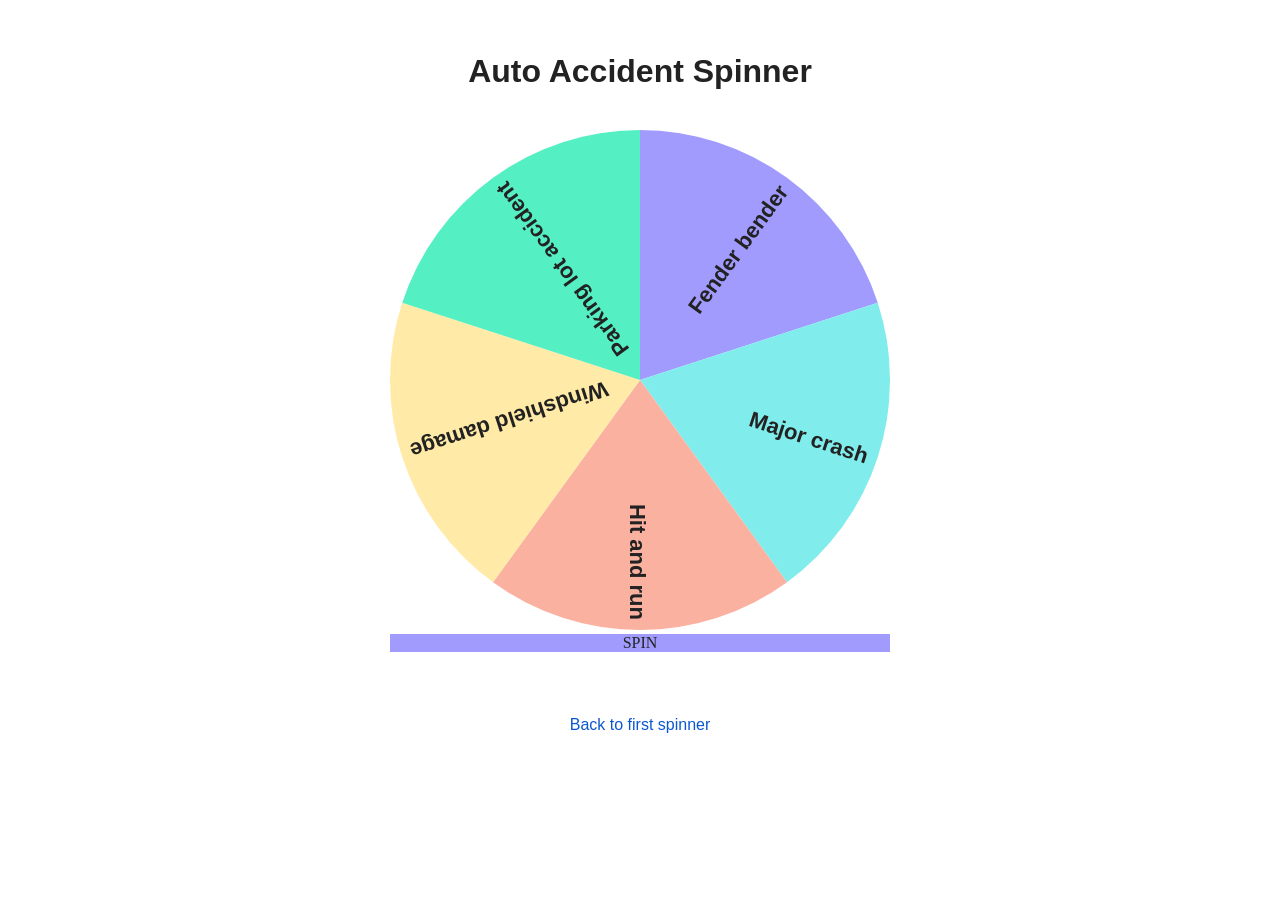
==== auto/index.html @ 6e661061 "Add initial HTML structure for auto accident spinner Signed-off-by: LordSkippyTheMagnificent <james@" ====
<!doctype html>
<html lang="en">
<head>
  <meta charset="UTF-8" />
  <meta name="viewport" content="width=device-width, initial-scale=1.0" />
  <title>Auto Accident Event Spinner</title>
  <link rel="stylesheet" href="../src/styles.css" />
  <style>
    .page-wrap {
      display: grid;
      place-items: center;
      gap: 18px;
      text-align: center;
      padding: 24px;
    }

    h1 {
      font-family: Arial, sans-serif;
      color: #222;
    }

    .back-link, .result-box {
      font-family: Arial, sans-serif;
      color: #222;
    }

    .result-box {
      min-height: 28px;
      font-size: 1.1rem;
      font-weight: bold;
    }

    a {
      color: #0b57d0;
      text-decoration: none;
    }

    a:hover {
      text-decoration: underline;
    }
  </style>
</head>
<body>
  <div class="page-wrap">
    <h1>Auto Accident Spinner</h1>

    <div id="spin_the_wheel">
      <canvas id="wheel" width="500" height="500"></canvas>
      <div id="spin">SPIN</div>
    </div>

    <div id="result" class="result-box"></div>
    <div class="back-link"><a href="/he/">Back to first spinner</a></div>
  </div>

  <script>
      const sectors = [
        { color: "#a29bfe", text: "#222222", label: "Fender bender" },
        { color: "#81ecec", text: "#222222", label: "Major crash" },
        { color: "#fab1a0", text: "#222222", label: "Hit and run" },
        { color: "#ffeaa7", text: "#222222", label: "Windshield damage" },
        { color: "#55efc4", text: "#222222", label: "Parking lot accident" }
];

    buildSpinner(sectors);

    function buildSpinner(sectors) {
      const events = {
        listeners: {},
        addListener(eventName, fn) {
          this.listeners[eventName] = this.listeners[eventName] || [];
          this.listeners[eventName].push(fn);
        },
        fire(eventName, ...args) {
          if (this.listeners[eventName]) {
            for (const fn of this.listeners[eventName]) {
              fn(...args);
            }
          }
        },
      };

      const rand = (m, M) => Math.random() * (M - m) + m;
      const tot = sectors.length;
      const spinEl = document.querySelector("#spin");
      const resultEl = document.querySelector("#result");
      const ctx = document.querySelector("#wheel").getContext("2d");

      const dia = ctx.canvas.width;
      const rad = dia / 2;
      const PI = Math.PI;
      const TAU = 2 * PI;
      const arc = TAU / sectors.length;
      const friction = 0.991;

      let angVel = 0;
      let ang = 0;
      let spinButtonClicked = false;

      const getIndex = () => Math.floor(tot - (ang / TAU) * tot) % tot;

      function drawSector(sector, i) {
        const ang = arc * i;
        ctx.save();

        ctx.beginPath();
        ctx.fillStyle = sector.color;
        ctx.moveTo(rad, rad);
        ctx.arc(rad, rad, rad, ang, ang + arc);
        ctx.lineTo(rad, rad);
        ctx.fill();

        ctx.translate(rad, rad);
        ctx.rotate(ang + arc / 2);
        ctx.textAlign = "right";
        ctx.fillStyle = sector.text;
        ctx.font = "bold 22px Arial, sans-serif";
        ctx.fillText(sector.label, rad - 10, 10);

        ctx.restore();
      }

      function rotate() {
        const sector = sectors[getIndex()];
        ctx.canvas.style.transform = `rotate(${ang - PI / 2}rad)`;
        spinEl.textContent = !angVel ? "SPIN" : sector.label;
        spinEl.style.background = sector.color;
        spinEl.style.color = sector.text;
      }

      function frame() {
        if (!angVel && spinButtonClicked) {
          const finalSector = sectors[getIndex()];
          events.fire("spinEnd", finalSector);
          spinButtonClicked = false;
          return;
        }

        angVel *= friction;
        if (angVel < 0.002) angVel = 0;

        ang += angVel;
        ang %= TAU;

        rotate();
      }

      function engine() {
        frame();
        requestAnimationFrame(engine);
      }

      function init() {
        sectors.forEach(drawSector);
        rotate();
        engine();

        spinEl.addEventListener("click", () => {
          if (!angVel) {
            angVel = rand(0.25, 0.45);
            resultEl.textContent = "";
            spinButtonClicked = true;
          }
        });
      }

      init();

      events.addListener("spinEnd", (sector) => {
        resultEl.textContent = `Result: ${sector.label}`;
      });
    }
  </script>
</body>
</html>
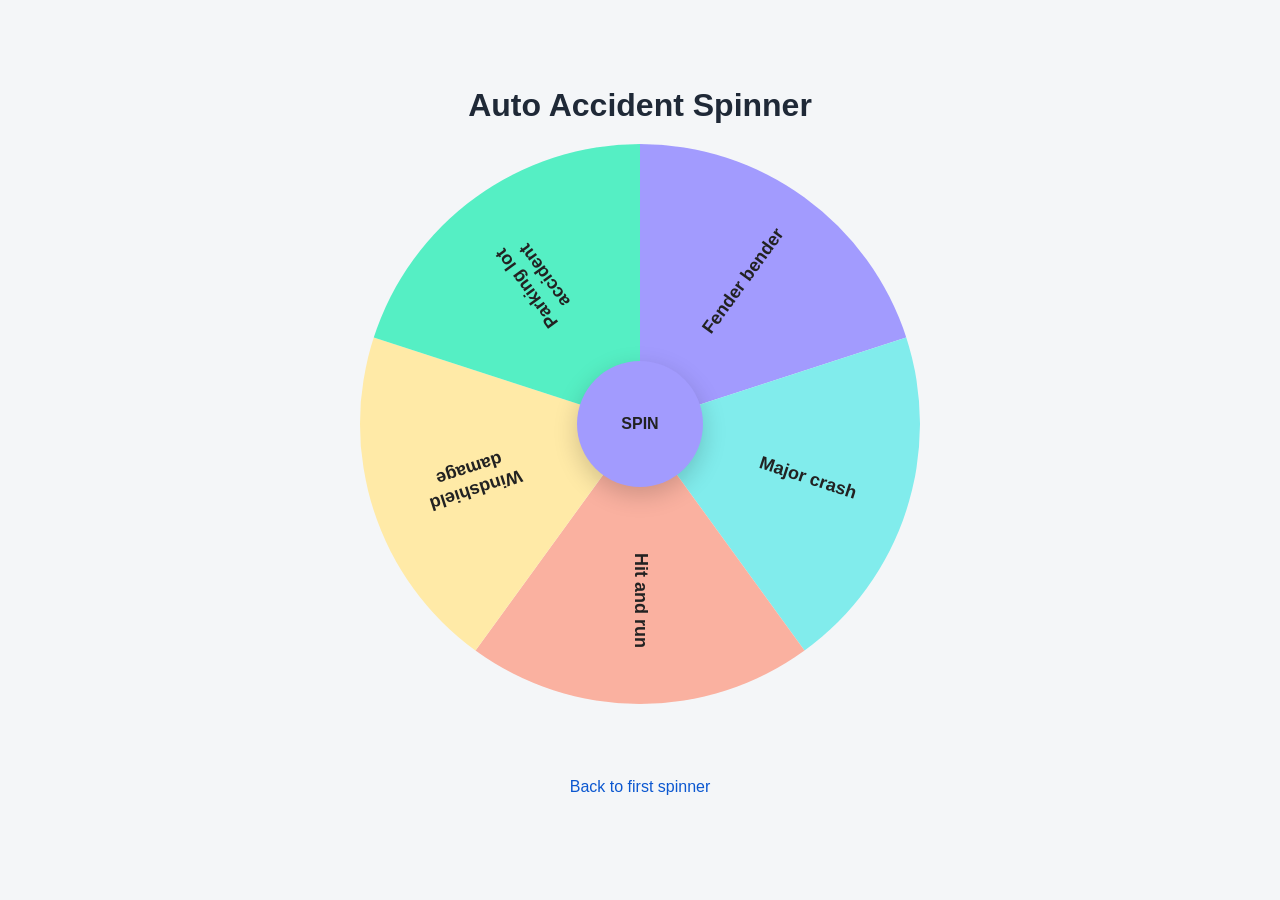
==== commit f577189f: "Update index.html Signed-off-by: LordSkippyTheMagnificent <james@actonleaders.org>" ====
--- a/auto/index.html
+++ b/auto/index.html
@@ -3,173 +3,38 @@
 <head>
   <meta charset="UTF-8" />
   <meta name="viewport" content="width=device-width, initial-scale=1.0" />
-  <title>Auto Accident Event Spinner</title>
+  <title>Auto Accident Spinner</title>
   <link rel="stylesheet" href="../src/styles.css" />
-  <style>
-    .page-wrap {
-      display: grid;
-      place-items: center;
-      gap: 18px;
-      text-align: center;
-      padding: 24px;
-    }
-
-    h1 {
-      font-family: Arial, sans-serif;
-      color: #222;
-    }
-
-    .back-link, .result-box {
-      font-family: Arial, sans-serif;
-      color: #222;
-    }
-
-    .result-box {
-      min-height: 28px;
-      font-size: 1.1rem;
-      font-weight: bold;
-    }
-
-    a {
-      color: #0b57d0;
-      text-decoration: none;
-    }
-
-    a:hover {
-      text-decoration: underline;
-    }
-  </style>
+  <link rel="stylesheet" href="../src/secondary-spinner.css" />
 </head>
 <body>
   <div class="page-wrap">
-    <h1>Auto Accident Spinner</h1>
+    <h1 id="page-title">Auto Accident Spinner</h1>
 
     <div id="spin_the_wheel">
-      <canvas id="wheel" width="500" height="500"></canvas>
+      <canvas id="wheel" width="560" height="560"></canvas>
       <div id="spin">SPIN</div>
     </div>
 
-    <div id="result" class="result-box"></div>
-    <div class="back-link"><a href="/he/">Back to first spinner</a></div>
+    <div id="result"></div>
+
+    <div class="back-link">
+      <a href="/">Back to first spinner</a>
+    </div>
   </div>
 
+  <script src="../src/secondary-spinner.js"></script>
   <script>
-      const sectors = [
+    createSecondarySpinner({
+      title: "Auto Accident Spinner",
+      sectors: [
         { color: "#a29bfe", text: "#222222", label: "Fender bender" },
         { color: "#81ecec", text: "#222222", label: "Major crash" },
         { color: "#fab1a0", text: "#222222", label: "Hit and run" },
         { color: "#ffeaa7", text: "#222222", label: "Windshield damage" },
         { color: "#55efc4", text: "#222222", label: "Parking lot accident" }
-];
-
-    buildSpinner(sectors);
-
-    function buildSpinner(sectors) {
-      const events = {
-        listeners: {},
-        addListener(eventName, fn) {
-          this.listeners[eventName] = this.listeners[eventName] || [];
-          this.listeners[eventName].push(fn);
-        },
-        fire(eventName, ...args) {
-          if (this.listeners[eventName]) {
-            for (const fn of this.listeners[eventName]) {
-              fn(...args);
-            }
-          }
-        },
-      };
-
-      const rand = (m, M) => Math.random() * (M - m) + m;
-      const tot = sectors.length;
-      const spinEl = document.querySelector("#spin");
-      const resultEl = document.querySelector("#result");
-      const ctx = document.querySelector("#wheel").getContext("2d");
-
-      const dia = ctx.canvas.width;
-      const rad = dia / 2;
-      const PI = Math.PI;
-      const TAU = 2 * PI;
-      const arc = TAU / sectors.length;
-      const friction = 0.991;
-
-      let angVel = 0;
-      let ang = 0;
-      let spinButtonClicked = false;
-
-      const getIndex = () => Math.floor(tot - (ang / TAU) * tot) % tot;
-
-      function drawSector(sector, i) {
-        const ang = arc * i;
-        ctx.save();
-
-        ctx.beginPath();
-        ctx.fillStyle = sector.color;
-        ctx.moveTo(rad, rad);
-        ctx.arc(rad, rad, rad, ang, ang + arc);
-        ctx.lineTo(rad, rad);
-        ctx.fill();
-
-        ctx.translate(rad, rad);
-        ctx.rotate(ang + arc / 2);
-        ctx.textAlign = "right";
-        ctx.fillStyle = sector.text;
-        ctx.font = "bold 22px Arial, sans-serif";
-        ctx.fillText(sector.label, rad - 10, 10);
-
-        ctx.restore();
-      }
-
-      function rotate() {
-        const sector = sectors[getIndex()];
-        ctx.canvas.style.transform = `rotate(${ang - PI / 2}rad)`;
-        spinEl.textContent = !angVel ? "SPIN" : sector.label;
-        spinEl.style.background = sector.color;
-        spinEl.style.color = sector.text;
-      }
-
-      function frame() {
-        if (!angVel && spinButtonClicked) {
-          const finalSector = sectors[getIndex()];
-          events.fire("spinEnd", finalSector);
-          spinButtonClicked = false;
-          return;
-        }
-
-        angVel *= friction;
-        if (angVel < 0.002) angVel = 0;
-
-        ang += angVel;
-        ang %= TAU;
-
-        rotate();
-      }
-
-      function engine() {
-        frame();
-        requestAnimationFrame(engine);
-      }
-
-      function init() {
-        sectors.forEach(drawSector);
-        rotate();
-        engine();
-
-        spinEl.addEventListener("click", () => {
-          if (!angVel) {
-            angVel = rand(0.25, 0.45);
-            resultEl.textContent = "";
-            spinButtonClicked = true;
-          }
-        });
-      }
-
-      init();
-
-      events.addListener("spinEnd", (sector) => {
-        resultEl.textContent = `Result: ${sector.label}`;
-      });
-    }
+      ]
+    });
   </script>
 </body>
 </html>
--- a/src/secondary-spinner.css
+++ b/src/secondary-spinner.css
@@ -0,0 +1,94 @@
+html, body {
+  margin: 0;
+  padding: 0;
+  min-height: 100%;
+  font-family: Arial, sans-serif;
+  background: #f4f6f8;
+  color: #1f2937;
+}
+
+body {
+  display: flex;
+  justify-content: center;
+  align-items: center;
+}
+
+.page-wrap {
+  width: 100%;
+  max-width: 900px;
+  min-height: 100vh;
+  box-sizing: border-box;
+  display: flex;
+  flex-direction: column;
+  align-items: center;
+  justify-content: center;
+  gap: 20px;
+  padding: 24px 16px 40px;
+  text-align: center;
+}
+
+h1 {
+  margin: 0;
+  font-size: 2rem;
+  line-height: 1.2;
+}
+
+#spin_the_wheel {
+  position: relative;
+  width: min(90vw, 560px);
+  height: min(90vw, 560px);
+  display: flex;
+  align-items: center;
+  justify-content: center;
+}
+
+#wheel {
+  width: 100%;
+  height: 100%;
+  display: block;
+}
+
+#spin {
+  position: absolute;
+  top: 50%;
+  left: 50%;
+  transform: translate(-50%, -50%);
+  width: 110px;
+  height: 110px;
+  border-radius: 999px;
+  border: none;
+  display: grid;
+  place-items: center;
+  font-weight: 700;
+  font-size: 1rem;
+  background: white;
+  color: #111827;
+  box-shadow: 0 8px 24px rgba(0, 0, 0, 0.18);
+  cursor: pointer;
+  user-select: none;
+  z-index: 2;
+  text-align: center;
+  padding: 8px;
+}
+
+#result {
+  min-height: 32px;
+  font-size: 1.1rem;
+  font-weight: 700;
+  line-height: 1.4;
+  padding: 0 12px;
+}
+
+.back-link {
+  font-size: 1rem;
+  line-height: 1.4;
+}
+
+.back-link a {
+  color: #0b57d0;
+  text-decoration: none;
+}
+
+.back-link a:hover {
+  text-decoration: underline;
+}
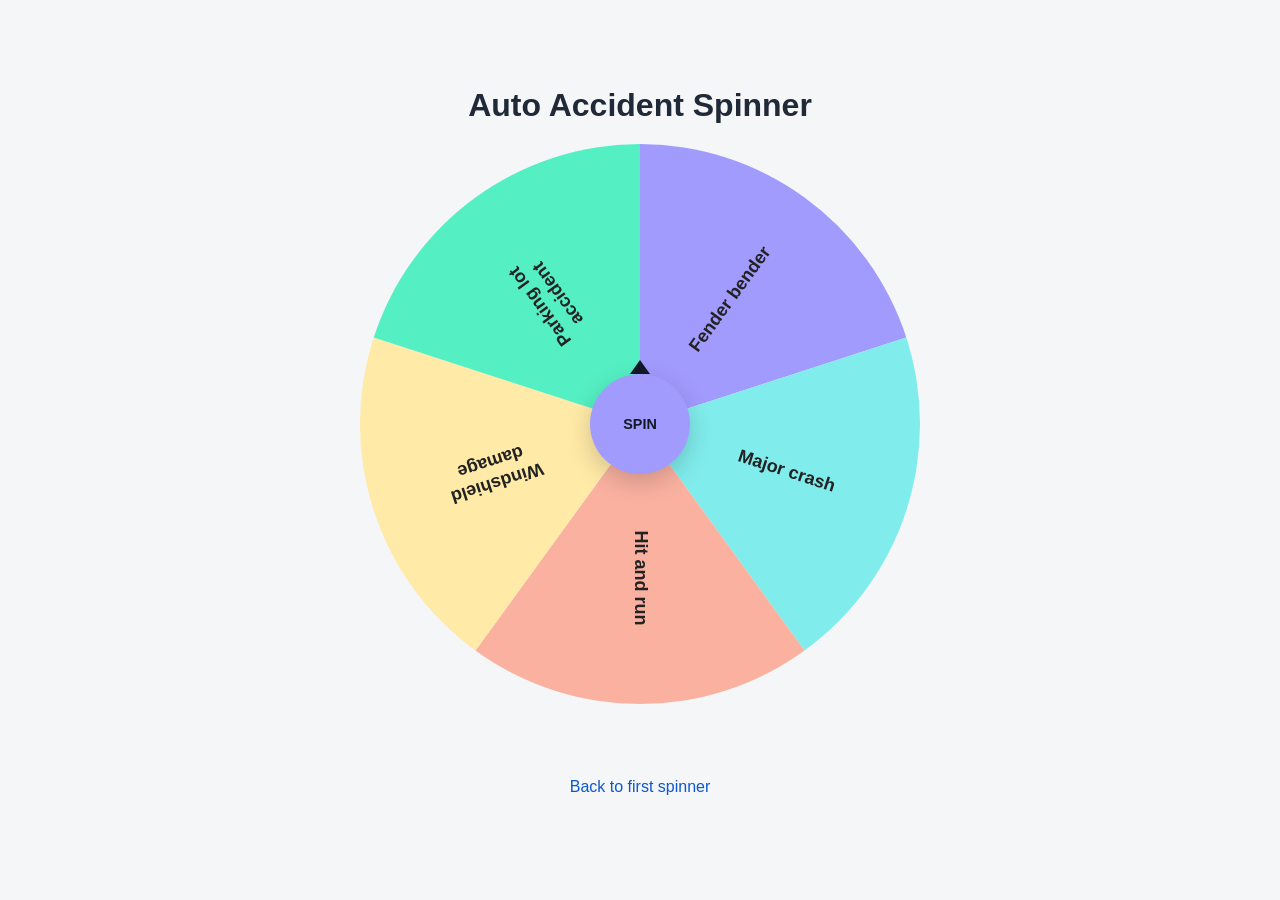
==== commit 6fc8dbb7: "Update index.html Signed-off-by: LordSkippyTheMagnificent <james@actonleaders.org>" ====
--- a/auto/index.html
+++ b/auto/index.html
@@ -4,7 +4,6 @@
   <meta charset="UTF-8" />
   <meta name="viewport" content="width=device-width, initial-scale=1.0" />
   <title>Auto Accident Spinner</title>
-  <link rel="stylesheet" href="../src/styles.css" />
   <link rel="stylesheet" href="../src/secondary-spinner.css" />
 </head>
 <body>
--- a/src/secondary-spinner.css
+++ b/src/secondary-spinner.css
@@ -37,38 +37,59 @@
   position: relative;
   width: min(90vw, 560px);
   height: min(90vw, 560px);
-  display: flex;
-  align-items: center;
-  justify-content: center;
+  display: grid;
+  place-items: center;
+  overflow: visible;
 }
 
 #wheel {
   width: 100%;
   height: 100%;
   display: block;
+  transform-origin: 50% 50%;
 }
 
 #spin {
-  position: absolute;
-  top: 50%;
-  left: 50%;
-  transform: translate(-50%, -50%);
-  width: 110px;
-  height: 110px;
-  border-radius: 999px;
-  border: none;
+  position: absolute !important;
+  top: 50% !important;
+  left: 50% !important;
+  right: auto !important;
+  bottom: auto !important;
+  inset: auto !important;
+  margin: 0 !important;
+
+  width: 100px !important;
+  height: 100px !important;
+  min-width: 100px;
+  min-height: 100px;
+  
+  border-radius: 50%;
+
   display: grid;
   place-items: center;
-  font-weight: 700;
-  font-size: 1rem;
+
+  font: 800 0.9rem/1 Arial, sans-serif;
+  text-transform: uppercase;
+  text-align: center;
+
   background: white;
   color: #111827;
   box-shadow: 0 8px 24px rgba(0, 0, 0, 0.18);
   cursor: pointer;
   user-select: none;
-  z-index: 2;
-  text-align: center;
-  padding: 8px;
+  z-index: 10;
+  padding: 0;
+}
+
+#spin::after {
+  content: "";
+  position: absolute;
+  left: 50%;
+  top: -14px;
+  transform: translateX(-50%);
+  border-left: 10px solid transparent;
+  border-right: 10px solid transparent;
+  border-bottom: 14px solid #111827;
 }
 
 #result {
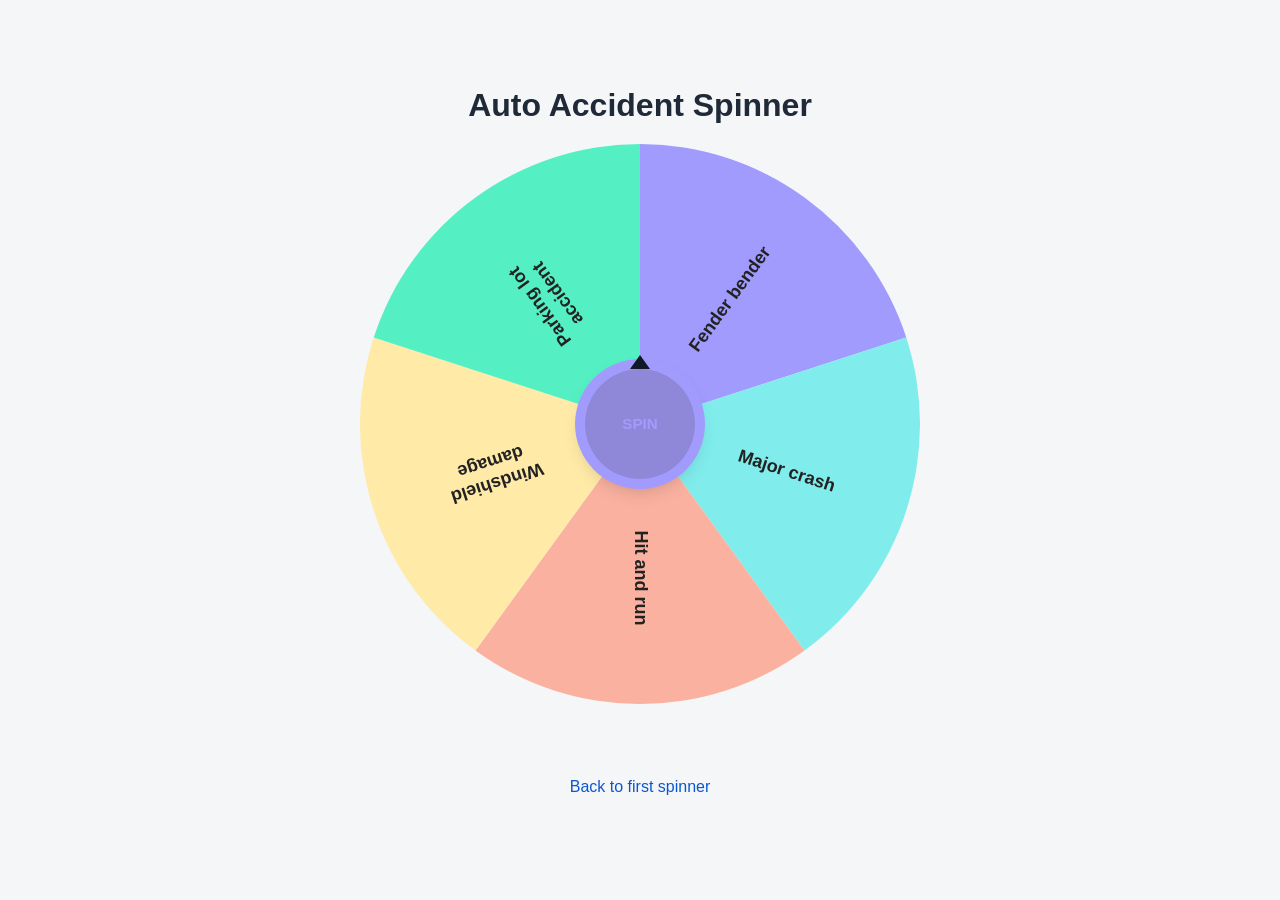
==== commit 5b90951a: "Update index.html Signed-off-by: LordSkippyTheMagnificent <james@actonleaders.org>" ====
--- a/auto/index.html
+++ b/auto/index.html
@@ -12,7 +12,7 @@
 
     <div id="spin_the_wheel">
       <canvas id="wheel" width="560" height="560"></canvas>
-      <div id="spin">SPIN</div>
+      <div id="spin"><span>SPIN</span></div>
     </div>
 
     <div id="result"></div>
--- a/src/secondary-spinner.css
+++ b/src/secondary-spinner.css
@@ -50,35 +50,32 @@
 }
 
 #spin {
-  position: absolute !important;
-  top: 50% !important;
-  left: 50% !important;
-  right: auto !important;
-  bottom: auto !important;
-  inset: auto !important;
-  margin: 0 !important;
+  position: absolute;
+  top: 50%;
+  left: 50%;
+  transform: translate(-50%, -50%);
 
-  width: 100px !important;
-  height: 100px !important;
-  min-width: 100px;
-  min-height: 100px;
-  
+  width: 110px;
+  height: 110px;
   border-radius: 50%;
 
   display: grid;
   place-items: center;
 
-  font: 800 0.9rem/1 Arial, sans-serif;
+  font: 800 0.95rem/1 Arial, sans-serif;
   text-transform: uppercase;
   text-align: center;
 
-  background: white;
-  color: #111827;
-  box-shadow: 0 8px 24px rgba(0, 0, 0, 0.18);
+  background: #8f88d8;
+  color: #1f1f2e;
+
+  box-shadow:
+    0 0 0 10px currentColor,
+    0 8px 20px rgba(0, 0, 0, 0.25);
+
   cursor: pointer;
   user-select: none;
   z-index: 10;
-  padding: 0;
 }
 
 #spin::after {
